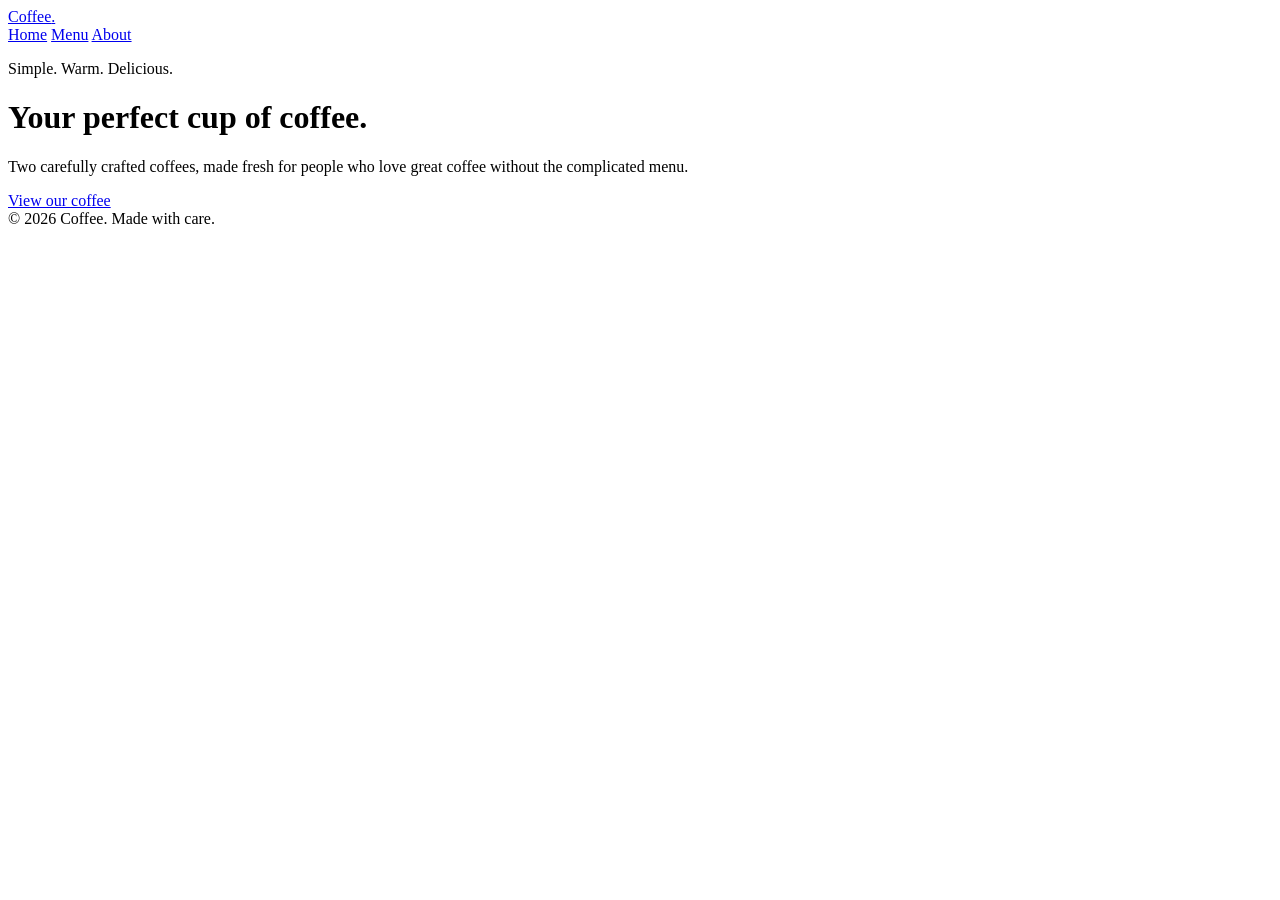
==== index.html @ 361c88c1 "feature/home page" ====
<!DOCTYPE html>
<html lang="en">
<head>
  <meta charset="UTF-8">
  <meta name="viewport" content="width=device-width, initial-scale=1.0">
  <title>Coffee — Home</title>
  <link rel="stylesheet" href="style.css">
</head>
<body>
  <header>
    <a class="logo" href="index.html">Coffee<span>.</span></a>
    <nav>
      <a class="active" href="index.html">Home</a>
      <a href="menu.html">Menu</a>
      <a href="about.html">About</a>
    </nav>
  </header>

  <main class="hero">
    <div class="hero-copy">
      <p class="eyebrow">Simple. Warm. Delicious.</p>
      <h1>Your perfect cup of <span>coffee.</span></h1>
      <p>Two carefully crafted coffees, made fresh for people who love great coffee without the complicated menu.</p>
      <a class="button" href="menu.html">View our coffee</a>
    </div>
    <div class="coffee-art" aria-label="Coffee cup illustration">
      <div class="steam one"></div><div class="steam two"></div>
      <div class="cup"><div class="coffee"></div></div>
      <div class="saucer"></div>
    </div>
  </main>

  <footer>© 2026 Coffee. Made with care.</footer>
</body>
</html>
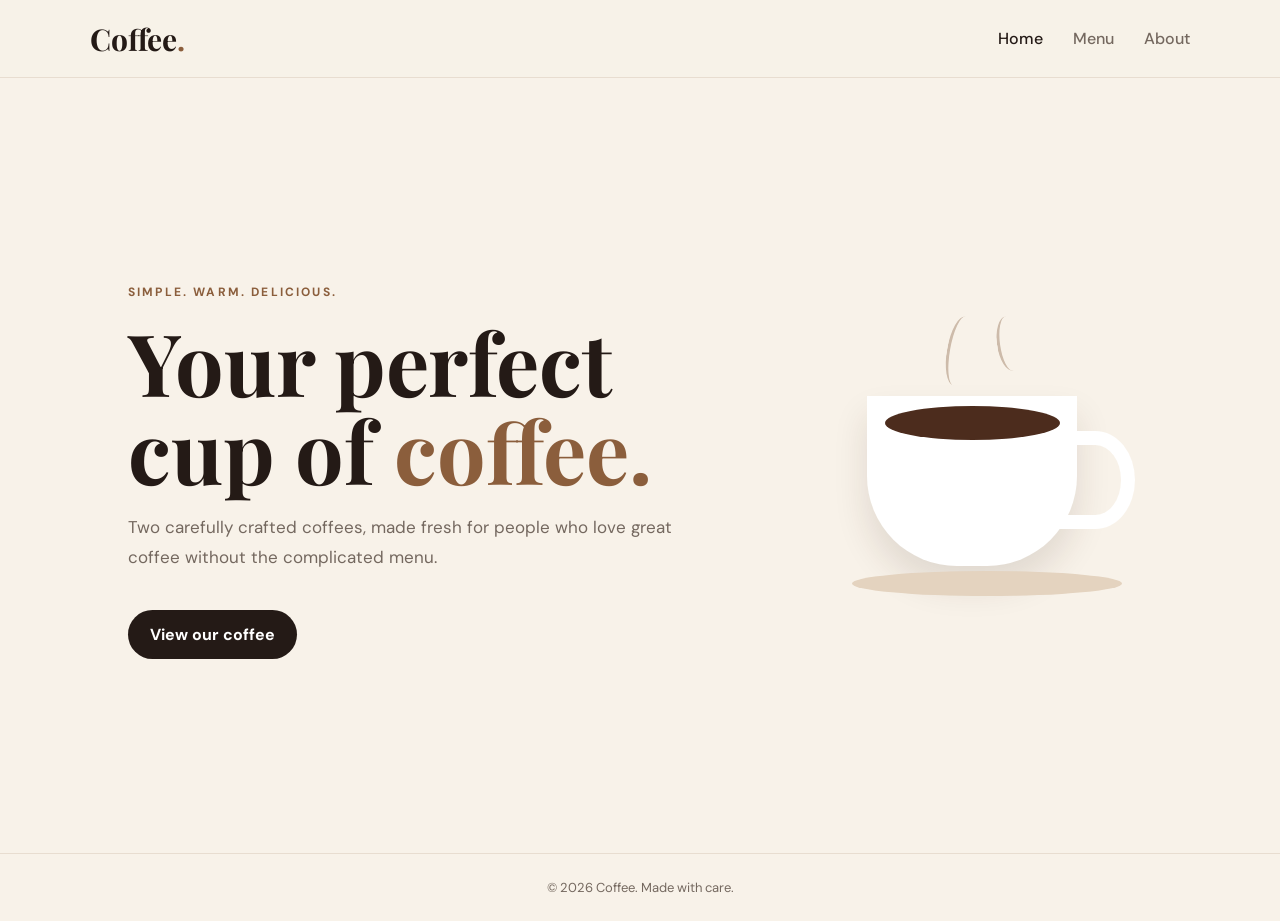
==== commit 9eec9754: "feature/menu page" ====
--- a/index.html
+++ b/index.html
@@ -4,7 +4,7 @@
   <meta charset="UTF-8">
   <meta name="viewport" content="width=device-width, initial-scale=1.0">
   <title>Coffee — Home</title>
-  <link rel="stylesheet" href="style.css">
+  <link rel="stylesheet" href="CSS/style.css">
 </head>
 <body>
   <header>
--- a/CSS/style.css
+++ b/CSS/style.css
@@ -0,0 +1,125 @@
+@import url('https://fonts.googleapis.com/css2?family=DM+Sans:wght@400;500;700&family=Playfair+Display:wght@600;700&display=swap');
+
+:root {
+  --dark: #241a16;
+  --brown: #8b5e3c;
+  --cream: #f8f2e9;
+  --white: #fffdf9;
+  --muted: #74685f;
+  --line: #e8ddd0;
+}
+* { box-sizing: border-box; }
+body {
+  margin: 0;
+  color: var(--dark);
+  background: var(--cream);
+  font-family: "DM Sans", sans-serif;
+}
+header {
+  height: 78px;
+  display: flex;
+  align-items: center;
+  justify-content: space-between;
+  padding: 0 7%;
+  background: rgba(248,242,233,.92);
+  border-bottom: 1px solid var(--line);
+}
+.logo {
+  color: var(--dark);
+  text-decoration: none;
+  font: 700 30px "Playfair Display", serif;
+}
+.logo span, h1 span { color: var(--brown); }
+nav { display: flex; gap: 30px; }
+nav a {
+  color: var(--muted);
+  text-decoration: none;
+  font-weight: 500;
+}
+nav a:hover, nav a.active { color: var(--dark); }
+.hero {
+  min-height: calc(100vh - 125px);
+  padding: 7% 10%;
+  display: flex;
+  align-items: center;
+  justify-content: space-between;
+  gap: 60px;
+}
+.hero-copy { max-width: 620px; }
+.eyebrow {
+  text-transform: uppercase;
+  letter-spacing: .18em;
+  font-size: 12px;
+  font-weight: 700;
+  color: var(--brown);
+}
+h1 {
+  font: 700 clamp(46px, 7vw, 86px)/1.02 "Playfair Display", serif;
+  margin: 18px 0;
+}
+.hero-copy > p:not(.eyebrow), .intro > p:not(.eyebrow) {
+  color: var(--muted);
+  line-height: 1.8;
+  font-size: 17px;
+  max-width: 600px;
+}
+.button {
+  display: inline-block;
+  margin-top: 20px;
+  padding: 14px 22px;
+  background: var(--dark);
+  color: white;
+  text-decoration: none;
+  border-radius: 999px;
+  font-weight: 700;
+}
+.coffee-art { width: 330px; height: 330px; position: relative; }
+.cup {
+  position: absolute; width: 210px; height: 170px; left: 45px; top: 95px;
+  border-radius: 0 0 90px 90px; background: white; box-shadow: 0 20px 35px #3a24151f;
+}
+.coffee { width: 175px; height: 34px; margin: 10px auto; border-radius: 50%; background: #4c2c1d; }
+.cup:after {
+  content:""; position:absolute; right:-58px; top:35px; width:65px; height:70px;
+  border: 14px solid white; border-left: 0; border-radius: 0 50% 50% 0;
+}
+.saucer {
+  position:absolute; width:270px; height:25px; left:30px; bottom:35px;
+  border-radius:50%; background:#e4d3bf;
+}
+.steam {
+  position:absolute; width:25px; height:70px; top:15px;
+  border-left: 3px solid #cdbbaa; border-radius:50%; transform:rotate(10deg);
+}
+.steam.one { left:125px; } .steam.two { left:175px; height:55px; transform:rotate(-8deg); }
+.page { max-width: 1100px; margin: 0 auto; padding: 80px 30px 100px; min-height: calc(100vh - 125px); }
+.intro { max-width: 750px; margin-bottom: 55px; }
+.intro h1 { font-size: clamp(48px, 7vw, 76px); }
+.cards { display:grid; grid-template-columns:repeat(2, 1fr); gap:25px; }
+.card {
+  position:relative; background:var(--white); padding:42px; border:1px solid var(--line);
+  border-radius:24px; box-shadow:0 12px 35px #3a24150d;
+}
+.card.featured { background:#30221b; color:white; }
+.card p { color:var(--muted); line-height:1.7; }
+.featured p { color:#d8cbc0; }
+.card-icon { font-size:42px; margin-bottom:20px; }
+.card h2 { font:600 32px "Playfair Display", serif; margin:0 0 14px; }
+.price { margin-top:25px; font-weight:700; font-size:20px; }
+.badge {
+  position:absolute; top:20px; right:20px; padding:7px 12px;
+  border-radius:999px; background:#d6ad7b; color:#30221b; font-size:12px; font-weight:700;
+}
+.story { display:grid; grid-template-columns:1fr 1fr; gap:25px; }
+.story > div { padding:35px; border-top:1px solid var(--line); }
+.story h2 { font:600 30px "Playfair Display", serif; }
+.story p { color:var(--muted); line-height:1.8; }
+footer { text-align:center; padding:25px; color:var(--muted); font-size:13px; border-top:1px solid var(--line); }
+@media (max-width: 700px) {
+  header { padding:0 5%; } nav { gap:14px; font-size:14px; }
+  .hero { padding:55px 7%; flex-direction:column; text-align:center; }
+  .hero-copy > p:not(.eyebrow) { margin-left:auto; margin-right:auto; }
+  .coffee-art { transform:scale(.82); margin-top:-20px; }
+  .cards, .story { grid-template-columns:1fr; }
+  .page { padding:55px 20px 75px; }
+}
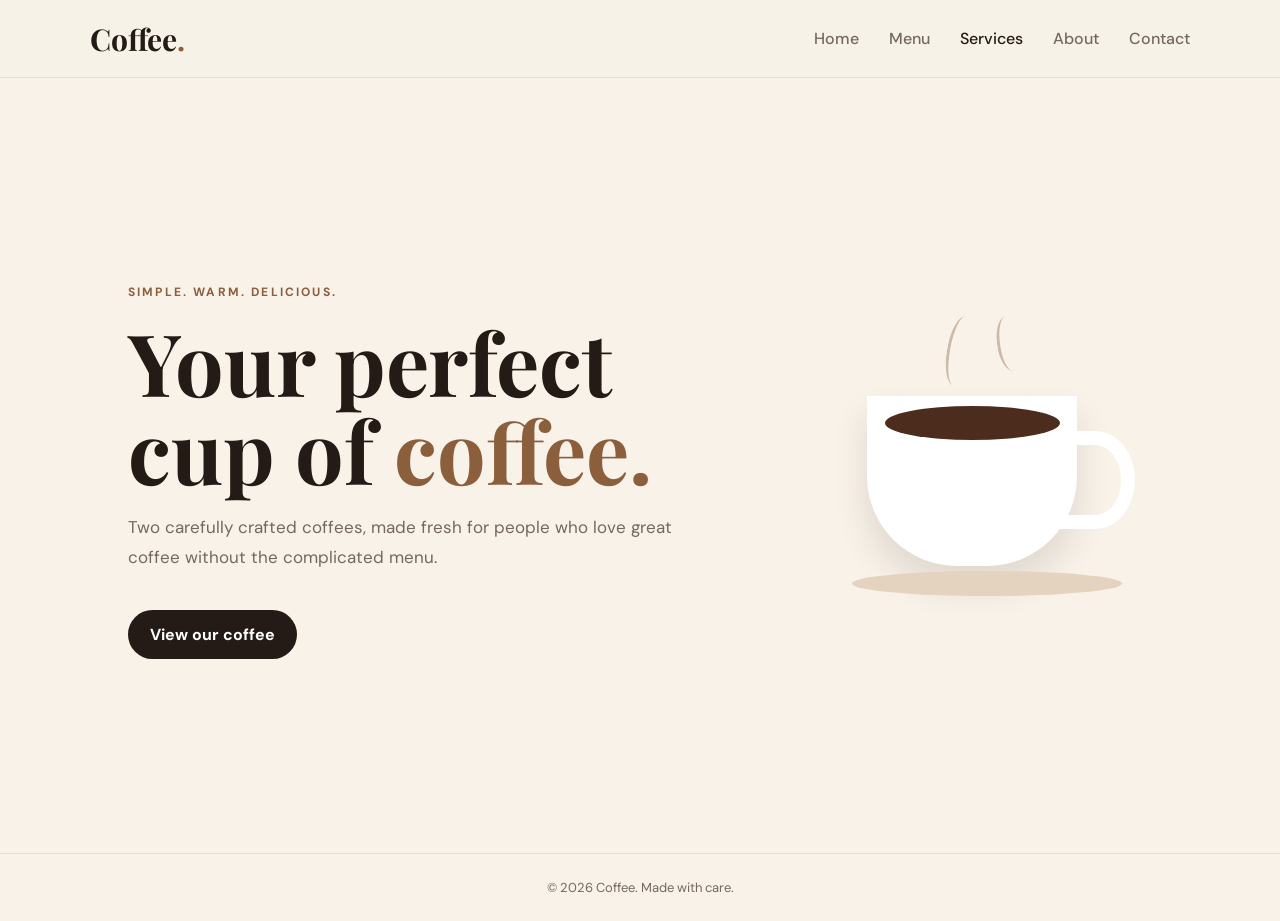
==== commit fd144dd3: "fix home page" ====
--- a/index.html
+++ b/index.html
@@ -9,10 +9,12 @@
 <body>
   <header>
     <a class="logo" href="index.html">Coffee<span>.</span></a>
-    <nav>
-      <a class="active" href="index.html">Home</a>
+     <nav>
+      <a href="index.html">Home</a>
       <a href="menu.html">Menu</a>
+      <a href="services.html" class="active">Services</a>
       <a href="about.html">About</a>
+      <a href="contact.html">Contact</a>
     </nav>
   </header>
 
